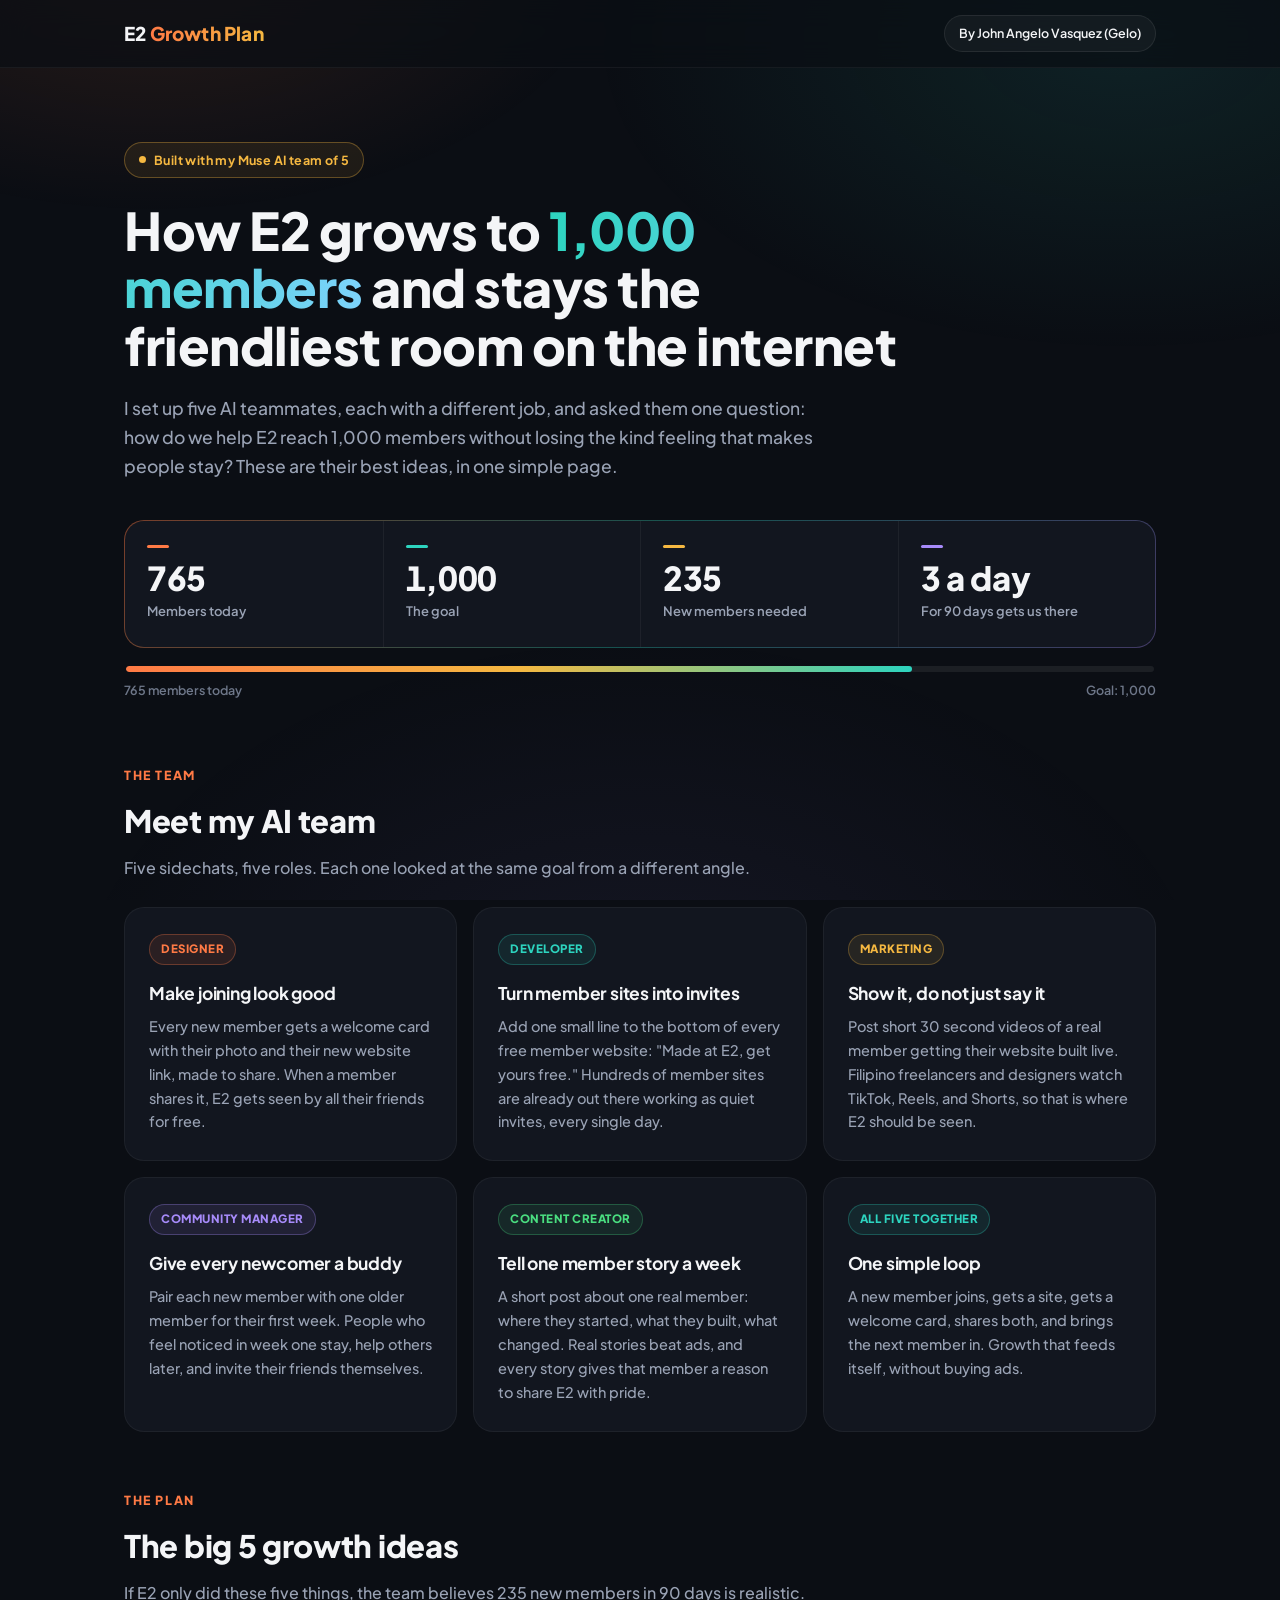
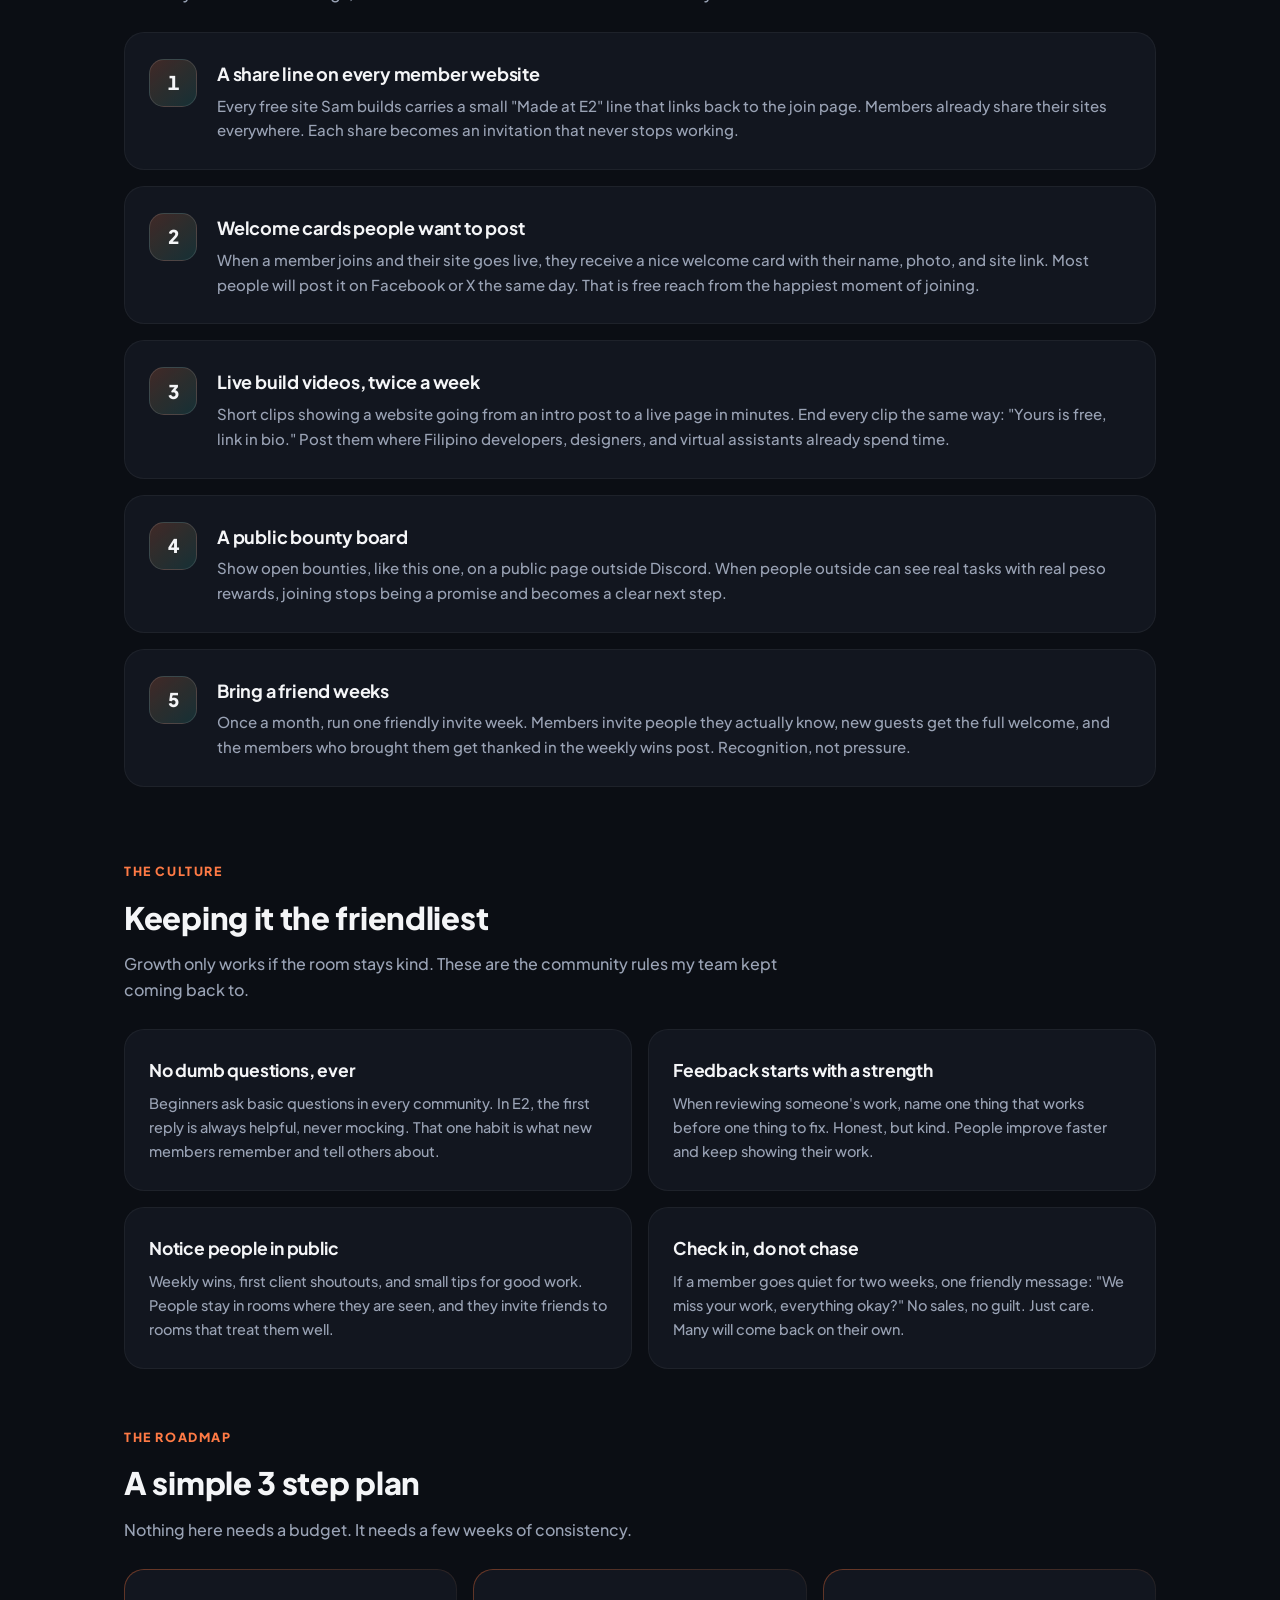
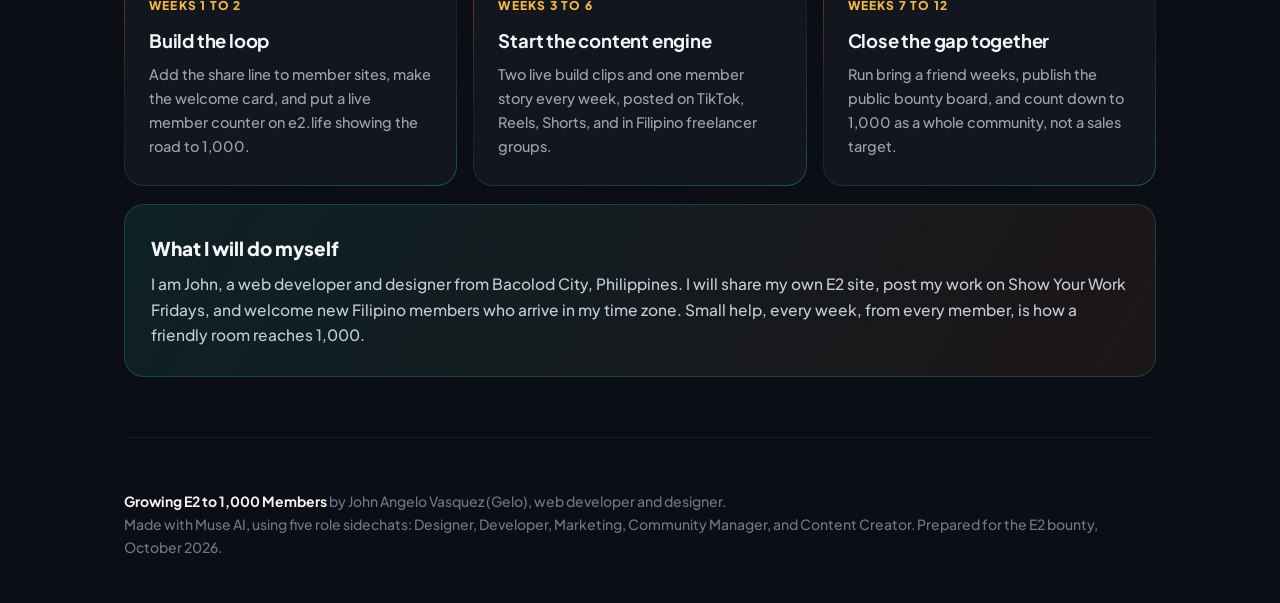
==== e2-growth/index.html @ c621c5eb "Add E2 growth bounty page" ====
<!DOCTYPE html>
<html lang="en">
<head>
<meta charset="UTF-8">
<meta name="viewport" content="width=device-width, initial-scale=1.0">
<title>Growing E2 to 1,000 Members | Ideas by John (Gelo)</title>
<link rel="preconnect" href="https://fonts.googleapis.com">
<link rel="preconnect" href="https://fonts.gstatic.com" crossorigin>
<link href="https://fonts.googleapis.com/css2?family=Plus+Jakarta+Sans:wght@400;500;600;700;800&display=swap" rel="stylesheet">
<style>
* { margin: 0; padding: 0; box-sizing: border-box; }
:root {
  --bg: #0b0e14;
  --bg2: #0e1219;
  --panel: #12161f;
  --panel2: #151a26;
  --line: rgba(255,255,255,0.08);
  --line-soft: rgba(255,255,255,0.05);
  --ink: #f4f5f7;
  --soft: #9aa3b5;
  --soft2: #6e7789;
  --orange: #ff7a45;
  --teal: #2dd4bf;
  --amber: #f5b841;
  --violet: #a78bfa;
  --green: #4ade80;
  --radius: 20px;
}
html { scroll-behavior: smooth; }
body { font-family: "Plus Jakarta Sans", Arial, sans-serif; background: var(--bg); color: var(--ink); line-height: 1.65; -webkit-font-smoothing: antialiased; overflow-x: hidden; }
body::before { content: ""; position: fixed; inset: 0; background: radial-gradient(720px 420px at 12% -60px, rgba(255,122,69,0.13), transparent 65%), radial-gradient(820px 480px at 88% 40px, rgba(45,212,191,0.10), transparent 65%), radial-gradient(900px 620px at 50% 115%, rgba(167,139,250,0.07), transparent 65%); pointer-events: none; z-index: 0; }
.wrap { max-width: 1080px; margin: 0 auto; padding: 0 24px; position: relative; z-index: 1; }
header { position: sticky; top: 0; z-index: 20; backdrop-filter: blur(14px); background: rgba(11,14,20,0.72); border-bottom: 1px solid var(--line-soft); }
.topbar { max-width: 1080px; margin: 0 auto; padding: 15px 24px; display: flex; justify-content: space-between; align-items: center; gap: 12px; flex-wrap: wrap; }
.logo { font-weight: 800; font-size: 19px; letter-spacing: 0.2px; }
.logo span { background: linear-gradient(92deg, var(--orange), var(--amber)); -webkit-background-clip: text; background-clip: text; color: transparent; }
.badge { border: 1px solid var(--line); background: rgba(255,255,255,0.04); color: var(--ink); font-size: 12.5px; font-weight: 600; padding: 7px 14px; border-radius: 999px; }
.hero { padding: 74px 0 10px; }
.eyebrow { display: inline-flex; align-items: center; gap: 8px; border: 1px solid rgba(245,184,65,0.32); background: rgba(245,184,65,0.08); color: var(--amber); font-weight: 700; font-size: 12.5px; letter-spacing: 0.4px; padding: 7px 14px; border-radius: 999px; margin-bottom: 24px; }
.eyebrow::before { content: ""; width: 7px; height: 7px; border-radius: 50%; background: var(--amber); }
h1 { font-size: 52px; line-height: 1.1; font-weight: 800; letter-spacing: -0.5px; max-width: 800px; }
h1 .grad { background: linear-gradient(92deg, var(--teal), #7dd3fc); -webkit-background-clip: text; background-clip: text; color: transparent; }
.hero p { color: var(--soft); font-size: 17.5px; max-width: 690px; margin-top: 20px; font-weight: 500; }
.stats { display: grid; grid-template-columns: repeat(4, 1fr); background: linear-gradient(var(--panel), var(--panel)) padding-box, linear-gradient(120deg, rgba(255,122,69,0.45), rgba(45,212,191,0.35), rgba(167,139,250,0.35)) border-box; border: 1px solid transparent; border-radius: var(--radius); margin: 40px 0 6px; overflow: hidden; }
.stat { padding: 24px 22px; }
.stat + .stat { border-left: 1px solid var(--line-soft); }
.stat .tick { width: 22px; height: 3px; border-radius: 3px; background: var(--orange); margin-bottom: 12px; }
.stat:nth-child(2) .tick { background: var(--teal); }
.stat:nth-child(3) .tick { background: var(--amber); }
.stat:nth-child(4) .tick { background: var(--violet); }
.stat b { display: block; font-size: 33px; font-weight: 800; line-height: 1.1; font-variant-numeric: tabular-nums; letter-spacing: -0.3px; }
.stat span { color: var(--soft); font-size: 13px; font-weight: 600; }
.progress { height: 6px; background: rgba(255,255,255,0.07); border-radius: 999px; margin: 18px 2px 0; overflow: hidden; }
.progress i { display: block; height: 100%; width: 76.5%; border-radius: 999px; background: linear-gradient(90deg, var(--orange), var(--amber), var(--teal)); }
.progress-label { display: flex; justify-content: space-between; color: var(--soft2); font-size: 12.5px; font-weight: 600; margin-top: 8px; }
section { padding: 54px 0 4px; }
.kicker { color: var(--orange); font-size: 12.5px; font-weight: 800; letter-spacing: 1.6px; text-transform: uppercase; margin-bottom: 10px; }
h2 { font-size: 31px; font-weight: 800; letter-spacing: -0.3px; margin-bottom: 8px; }
.sub { color: var(--soft); font-weight: 500; max-width: 700px; margin-bottom: 26px; font-size: 16px; }
.grid5 { display: grid; grid-template-columns: repeat(3, 1fr); gap: 16px; }
.grid2 { display: grid; grid-template-columns: repeat(2, 1fr); gap: 16px; }
.card { background: var(--panel); border: 1px solid var(--line-soft); border-radius: var(--radius); padding: 26px 24px; transition: transform 0.25s ease, border-color 0.25s ease, background 0.25s ease; }
.card:hover { transform: translateY(-4px); border-color: rgba(255,255,255,0.16); background: var(--panel2); }
.card h3 { font-size: 17.5px; font-weight: 700; margin-bottom: 7px; letter-spacing: -0.2px; }
.card p { color: var(--soft); font-size: 14.5px; font-weight: 500; }
.tag { display: inline-block; font-size: 11.5px; font-weight: 800; letter-spacing: 0.5px; text-transform: uppercase; padding: 5px 11px; border-radius: 999px; margin-bottom: 14px; border: 1px solid; }
.t1 { background: rgba(255,122,69,0.10); color: var(--orange); border-color: rgba(255,122,69,0.30); }
.t2 { background: rgba(45,212,191,0.09); color: var(--teal); border-color: rgba(45,212,191,0.28); }
.t3 { background: rgba(245,184,65,0.09); color: var(--amber); border-color: rgba(245,184,65,0.28); }
.t4 { background: rgba(167,139,250,0.10); color: var(--violet); border-color: rgba(167,139,250,0.30); }
.t5 { background: rgba(74,222,128,0.09); color: var(--green); border-color: rgba(74,222,128,0.28); }
.idea { display: flex; gap: 20px; background: var(--panel); border: 1px solid var(--line-soft); border-radius: var(--radius); padding: 26px 24px; margin-bottom: 16px; align-items: flex-start; transition: transform 0.25s ease, border-color 0.25s ease, background 0.25s ease; }
.idea:hover { transform: translateY(-3px); border-color: rgba(255,255,255,0.16); background: var(--panel2); }
.num { flex: 0 0 48px; width: 48px; height: 48px; border-radius: 15px; background: linear-gradient(140deg, rgba(255,122,69,0.20), rgba(45,212,191,0.14)); border: 1px solid rgba(255,255,255,0.12); color: var(--ink); display: flex; align-items: center; justify-content: center; font-weight: 800; font-size: 19px; font-variant-numeric: tabular-nums; }
.idea h3 { font-size: 18px; font-weight: 700; margin-bottom: 5px; letter-spacing: -0.2px; }
.idea p { color: var(--soft); font-size: 15px; font-weight: 500; }
.steps { display: grid; grid-template-columns: repeat(3, 1fr); gap: 16px; }
.step { background: linear-gradient(var(--panel), var(--panel)) padding-box, linear-gradient(160deg, rgba(255,122,69,0.40), rgba(255,255,255,0.07) 45%, rgba(45,212,191,0.35)) border-box; border: 1px solid transparent; border-radius: var(--radius); padding: 26px 24px; }
.step .when { color: var(--amber); font-weight: 800; font-size: 12px; letter-spacing: 1.2px; text-transform: uppercase; }
.step h3 { font-size: 18.5px; font-weight: 700; margin: 10px 0 7px; letter-spacing: -0.2px; }
.step p { color: var(--soft); font-size: 14.5px; font-weight: 500; }
.note { background: linear-gradient(120deg, rgba(45,212,191,0.10), rgba(255,122,69,0.07)); border: 1px solid rgba(45,212,191,0.22); border-radius: var(--radius); padding: 28px 26px; margin-top: 18px; }
.note h3 { font-size: 19px; font-weight: 800; margin-bottom: 7px; }
.note p { color: #c3ccd9; font-weight: 500; font-size: 15.5px; }
footer { padding: 52px 0 44px; margin-top: 56px; border-top: 1px solid var(--line-soft); color: var(--soft2); font-size: 14px; font-weight: 500; }
footer b { color: var(--ink); }
@media (max-width: 860px) {
  h1 { font-size: 36px; }
  .hero { padding: 48px 0 6px; }
  .stats { grid-template-columns: repeat(2, 1fr); }
  .stat:nth-child(3) { border-left: none; }
  .stat:nth-child(n+3) { border-top: 1px solid var(--line-soft); }
  .grid5, .grid2, .steps { grid-template-columns: 1fr; }
  .idea { padding: 22px 20px; }
}
</style>
</head>
<body>
<header>
  <div class="topbar">
    <div class="logo">E2 <span>Growth Plan</span></div>
    <div class="badge">By John Angelo Vasquez (Gelo)</div>
  </div>
</header>
<div class="wrap">
  <div class="hero">
    <span class="eyebrow">Built with my Muse AI team of 5</span>
    <h1>How E2 grows to <span class="grad">1,000 members</span> and stays the friendliest room on the internet</h1>
    <p>I set up five AI teammates, each with a different job, and asked them one question: how do we help E2 reach 1,000 members without losing the kind feeling that makes people stay? These are their best ideas, in one simple page.</p>
    <div class="stats">
      <div class="stat"><div class="tick"></div><b>765</b><span>Members today</span></div>
      <div class="stat"><div class="tick"></div><b>1,000</b><span>The goal</span></div>
      <div class="stat"><div class="tick"></div><b>235</b><span>New members needed</span></div>
      <div class="stat"><div class="tick"></div><b>3 a day</b><span>For 90 days gets us there</span></div>
    </div>
    <div class="progress"><i></i></div>
    <div class="progress-label"><span>765 members today</span><span>Goal: 1,000</span></div>
  </div>

  <section>
    <div class="kicker">The Team</div>
    <h2>Meet my AI team</h2>
    <p class="sub">Five sidechats, five roles. Each one looked at the same goal from a different angle.</p>
    <div class="grid5">
      <div class="card">
        <span class="tag t1">Designer</span>
        <h3>Make joining look good</h3>
        <p>Every new member gets a welcome card with their photo and their new website link, made to share. When a member shares it, E2 gets seen by all their friends for free.</p>
      </div>
      <div class="card">
        <span class="tag t2">Developer</span>
        <h3>Turn member sites into invites</h3>
        <p>Add one small line to the bottom of every free member website: "Made at E2, get yours free." Hundreds of member sites are already out there working as quiet invites, every single day.</p>
      </div>
      <div class="card">
        <span class="tag t3">Marketing</span>
        <h3>Show it, do not just say it</h3>
        <p>Post short 30 second videos of a real member getting their website built live. Filipino freelancers and designers watch TikTok, Reels, and Shorts, so that is where E2 should be seen.</p>
      </div>
      <div class="card">
        <span class="tag t4">Community Manager</span>
        <h3>Give every newcomer a buddy</h3>
        <p>Pair each new member with one older member for their first week. People who feel noticed in week one stay, help others later, and invite their friends themselves.</p>
      </div>
      <div class="card">
        <span class="tag t5">Content Creator</span>
        <h3>Tell one member story a week</h3>
        <p>A short post about one real member: where they started, what they built, what changed. Real stories beat ads, and every story gives that member a reason to share E2 with pride.</p>
      </div>
      <div class="card">
        <span class="tag t2">All five together</span>
        <h3>One simple loop</h3>
        <p>A new member joins, gets a site, gets a welcome card, shares both, and brings the next member in. Growth that feeds itself, without buying ads.</p>
      </div>
    </div>
  </section>

  <section>
    <div class="kicker">The Plan</div>
    <h2>The big 5 growth ideas</h2>
    <p class="sub">If E2 only did these five things, the team believes 235 new members in 90 days is realistic.</p>

    <div class="idea">
      <div class="num">1</div>
      <div>
        <h3>A share line on every member website</h3>
        <p>Every free site Sam builds carries a small "Made at E2" line that links back to the join page. Members already share their sites everywhere. Each share becomes an invitation that never stops working.</p>
      </div>
    </div>
    <div class="idea">
      <div class="num">2</div>
      <div>
        <h3>Welcome cards people want to post</h3>
        <p>When a member joins and their site goes live, they receive a nice welcome card with their name, photo, and site link. Most people will post it on Facebook or X the same day. That is free reach from the happiest moment of joining.</p>
      </div>
    </div>
    <div class="idea">
      <div class="num">3</div>
      <div>
        <h3>Live build videos, twice a week</h3>
        <p>Short clips showing a website going from an intro post to a live page in minutes. End every clip the same way: "Yours is free, link in bio." Post them where Filipino developers, designers, and virtual assistants already spend time.</p>
      </div>
    </div>
    <div class="idea">
      <div class="num">4</div>
      <div>
        <h3>A public bounty board</h3>
        <p>Show open bounties, like this one, on a public page outside Discord. When people outside can see real tasks with real peso rewards, joining stops being a promise and becomes a clear next step.</p>
      </div>
    </div>
    <div class="idea">
      <div class="num">5</div>
      <div>
        <h3>Bring a friend weeks</h3>
        <p>Once a month, run one friendly invite week. Members invite people they actually know, new guests get the full welcome, and the members who brought them get thanked in the weekly wins post. Recognition, not pressure.</p>
      </div>
    </div>
  </section>

  <section>
    <div class="kicker">The Culture</div>
    <h2>Keeping it the friendliest</h2>
    <p class="sub">Growth only works if the room stays kind. These are the community rules my team kept coming back to.</p>
    <div class="grid2">
      <div class="card">
        <h3>No dumb questions, ever</h3>
        <p>Beginners ask basic questions in every community. In E2, the first reply is always helpful, never mocking. That one habit is what new members remember and tell others about.</p>
      </div>
      <div class="card">
        <h3>Feedback starts with a strength</h3>
        <p>When reviewing someone's work, name one thing that works before one thing to fix. Honest, but kind. People improve faster and keep showing their work.</p>
      </div>
      <div class="card">
        <h3>Notice people in public</h3>
        <p>Weekly wins, first client shoutouts, and small tips for good work. People stay in rooms where they are seen, and they invite friends to rooms that treat them well.</p>
      </div>
      <div class="card">
        <h3>Check in, do not chase</h3>
        <p>If a member goes quiet for two weeks, one friendly message: "We miss your work, everything okay?" No sales, no guilt. Just care. Many will come back on their own.</p>
      </div>
    </div>
  </section>

  <section>
    <div class="kicker">The Roadmap</div>
    <h2>A simple 3 step plan</h2>
    <p class="sub">Nothing here needs a budget. It needs a few weeks of consistency.</p>
    <div class="steps">
      <div class="step">
        <div class="when">Weeks 1 to 2</div>
        <h3>Build the loop</h3>
        <p>Add the share line to member sites, make the welcome card, and put a live member counter on e2.life showing the road to 1,000.</p>
      </div>
      <div class="step">
        <div class="when">Weeks 3 to 6</div>
        <h3>Start the content engine</h3>
        <p>Two live build clips and one member story every week, posted on TikTok, Reels, Shorts, and in Filipino freelancer groups.</p>
      </div>
      <div class="step">
        <div class="when">Weeks 7 to 12</div>
        <h3>Close the gap together</h3>
        <p>Run bring a friend weeks, publish the public bounty board, and count down to 1,000 as a whole community, not a sales target.</p>
      </div>
    </div>
    <div class="note">
      <h3>What I will do myself</h3>
      <p>I am John, a web developer and designer from Bacolod City, Philippines. I will share my own E2 site, post my work on Show Your Work Fridays, and welcome new Filipino members who arrive in my time zone. Small help, every week, from every member, is how a friendly room reaches 1,000.</p>
    </div>
  </section>

  <footer>
    <b>Growing E2 to 1,000 Members</b> by John Angelo Vasquez (Gelo), web developer and designer.<br>
    Made with Muse AI, using five role sidechats: Designer, Developer, Marketing, Community Manager, and Content Creator. Prepared for the E2 bounty, October 2026.
  </footer>
</div>
</body>
</html>
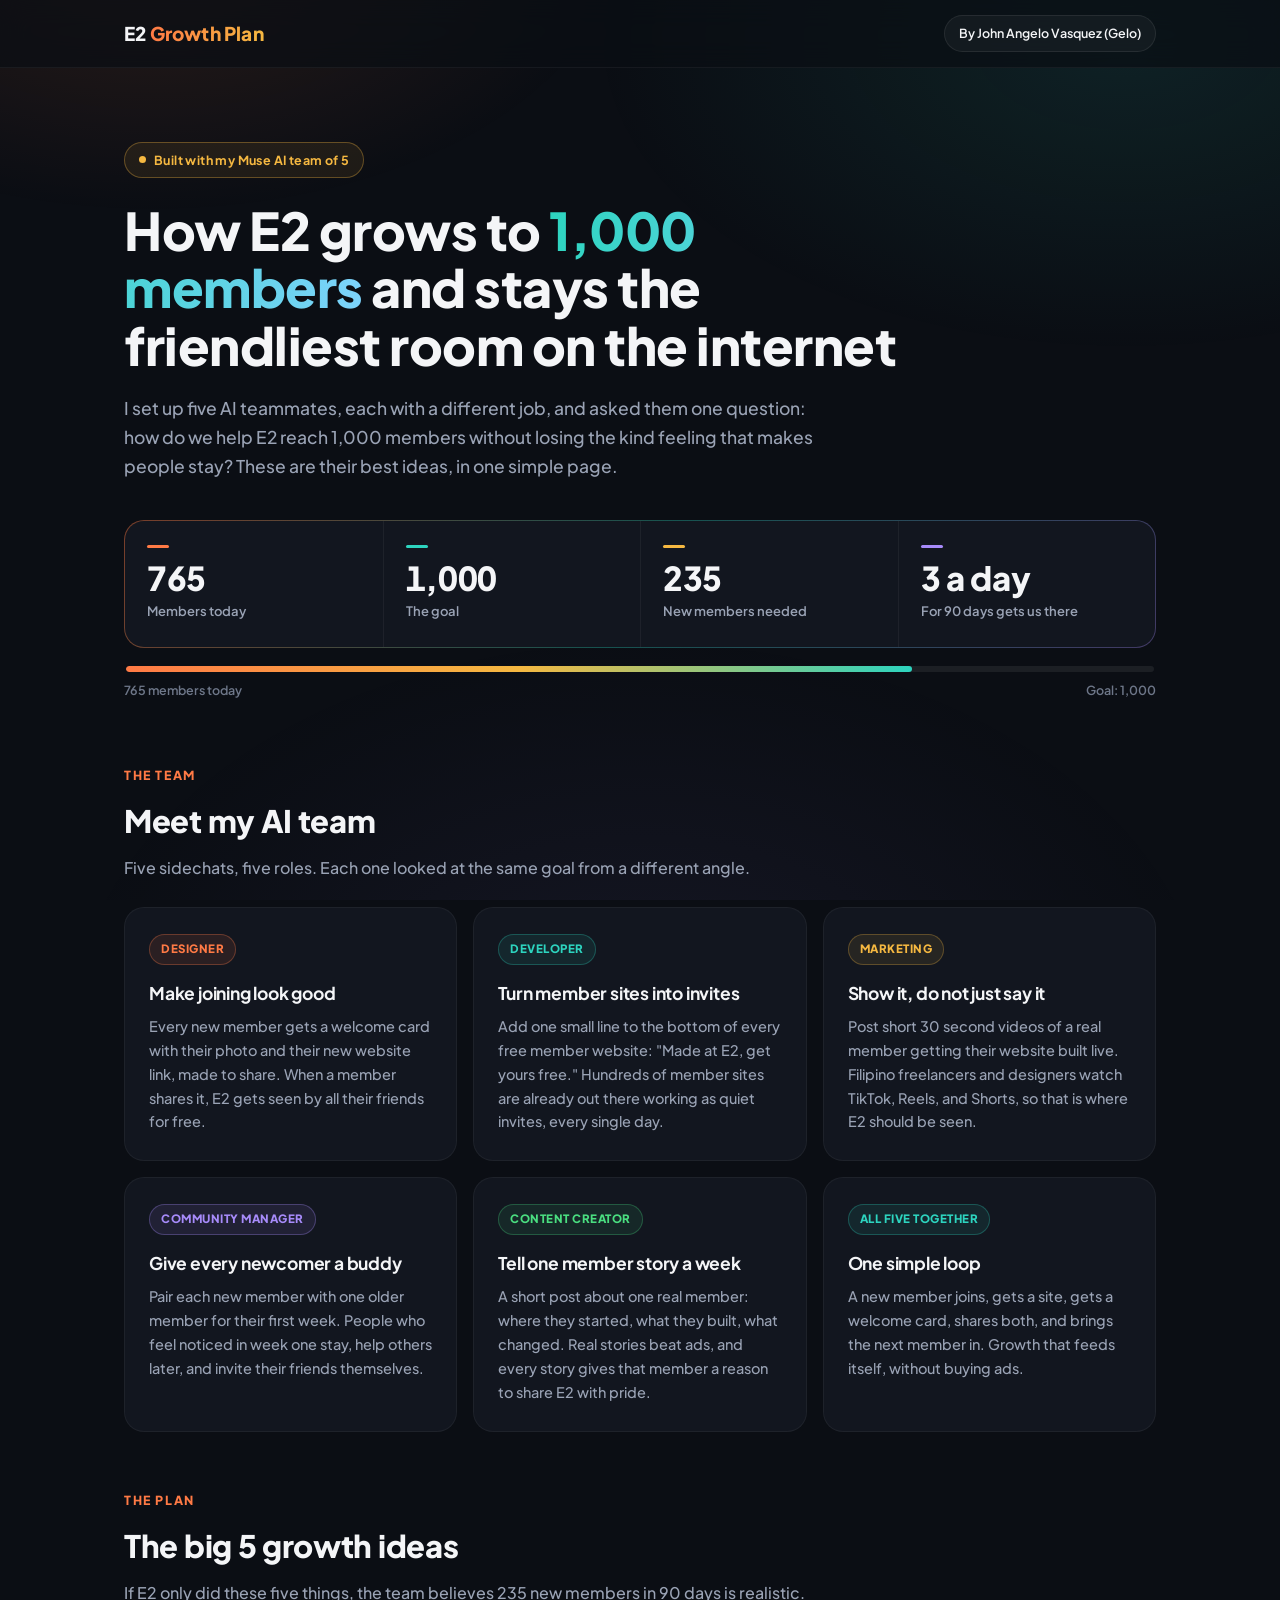
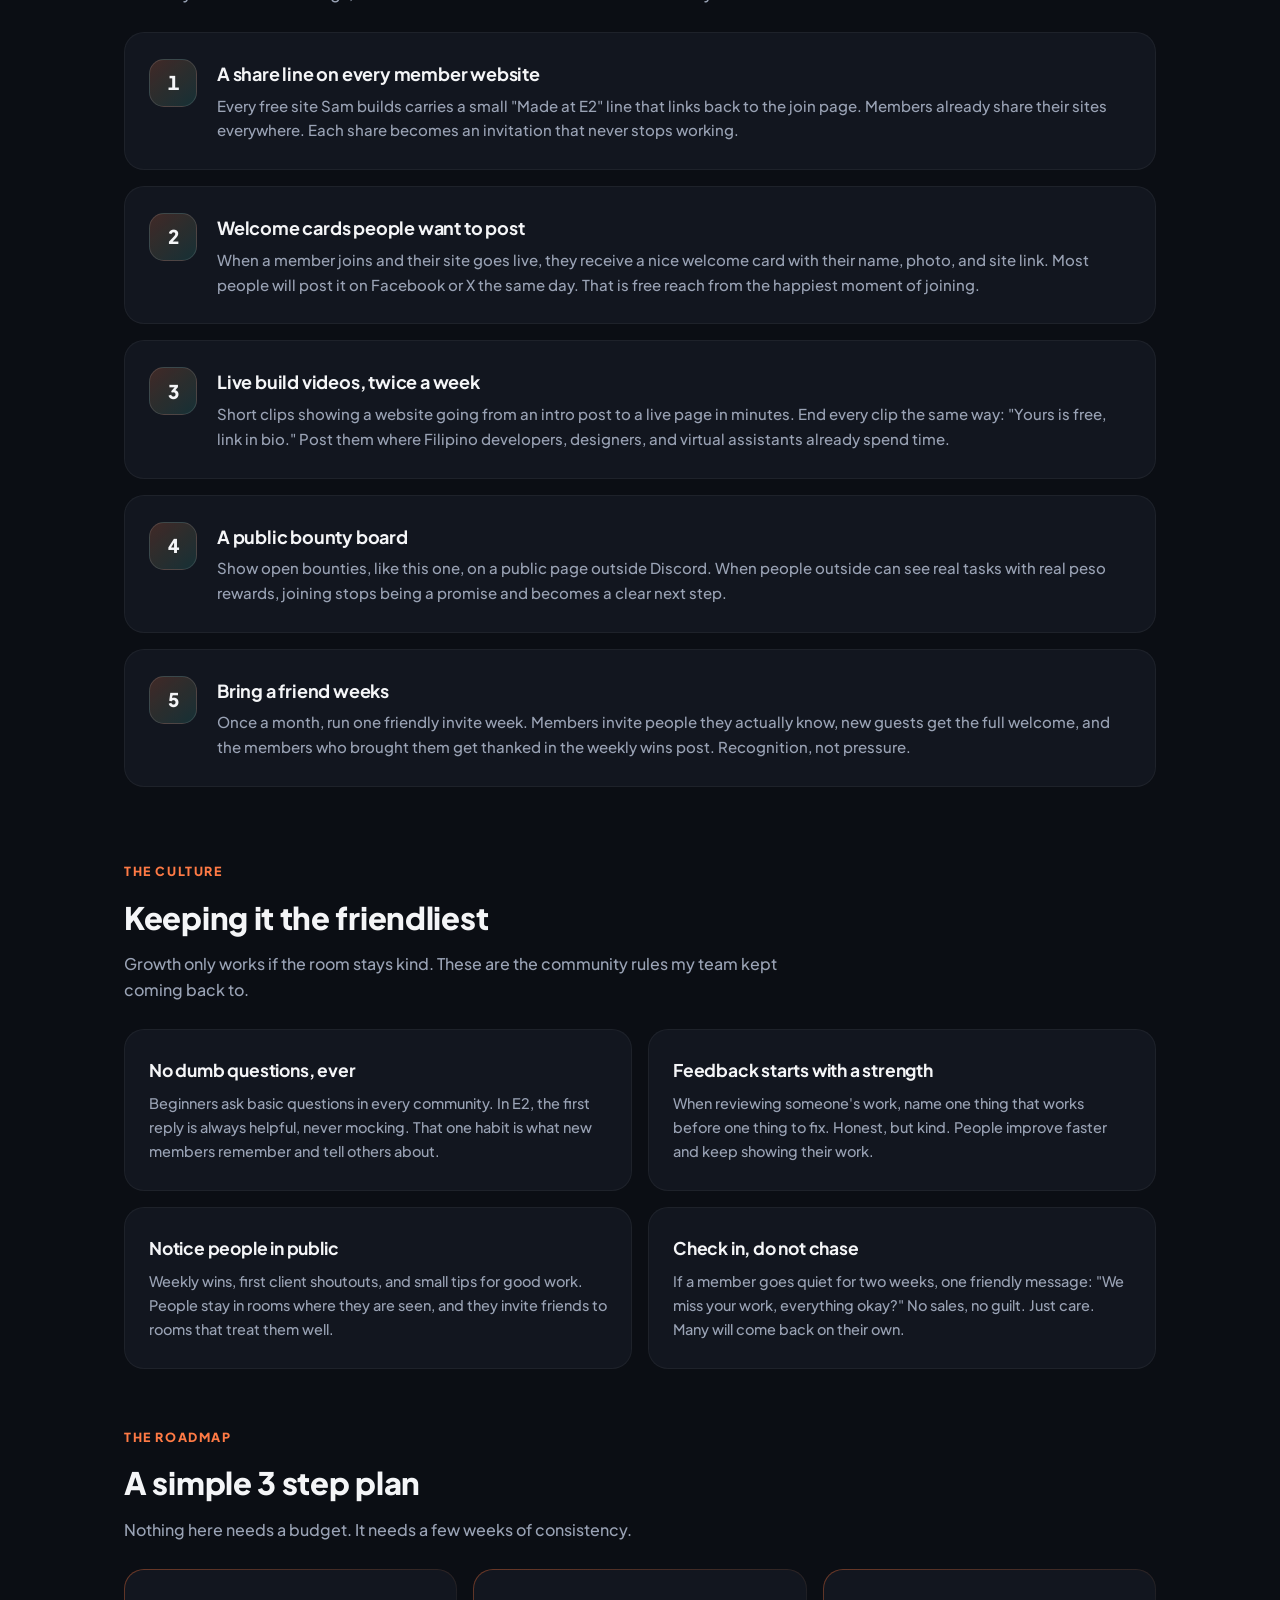
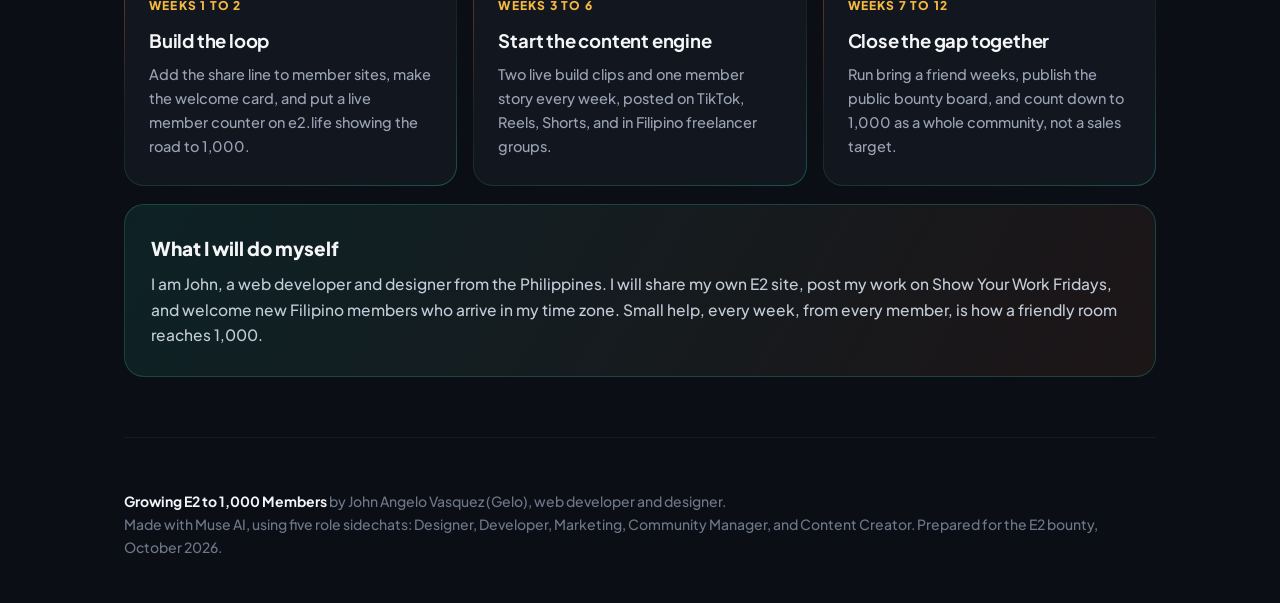
==== commit 1982bf0e: "Remove city from E2 growth page" ====
--- a/e2-growth/index.html
+++ b/e2-growth/index.html
@@ -244,7 +244,7 @@
     </div>
     <div class="note">
       <h3>What I will do myself</h3>
-      <p>I am John, a web developer and designer from Bacolod City, Philippines. I will share my own E2 site, post my work on Show Your Work Fridays, and welcome new Filipino members who arrive in my time zone. Small help, every week, from every member, is how a friendly room reaches 1,000.</p>
+      <p>I am John, a web developer and designer from the Philippines. I will share my own E2 site, post my work on Show Your Work Fridays, and welcome new Filipino members who arrive in my time zone. Small help, every week, from every member, is how a friendly room reaches 1,000.</p>
     </div>
   </section>
 
